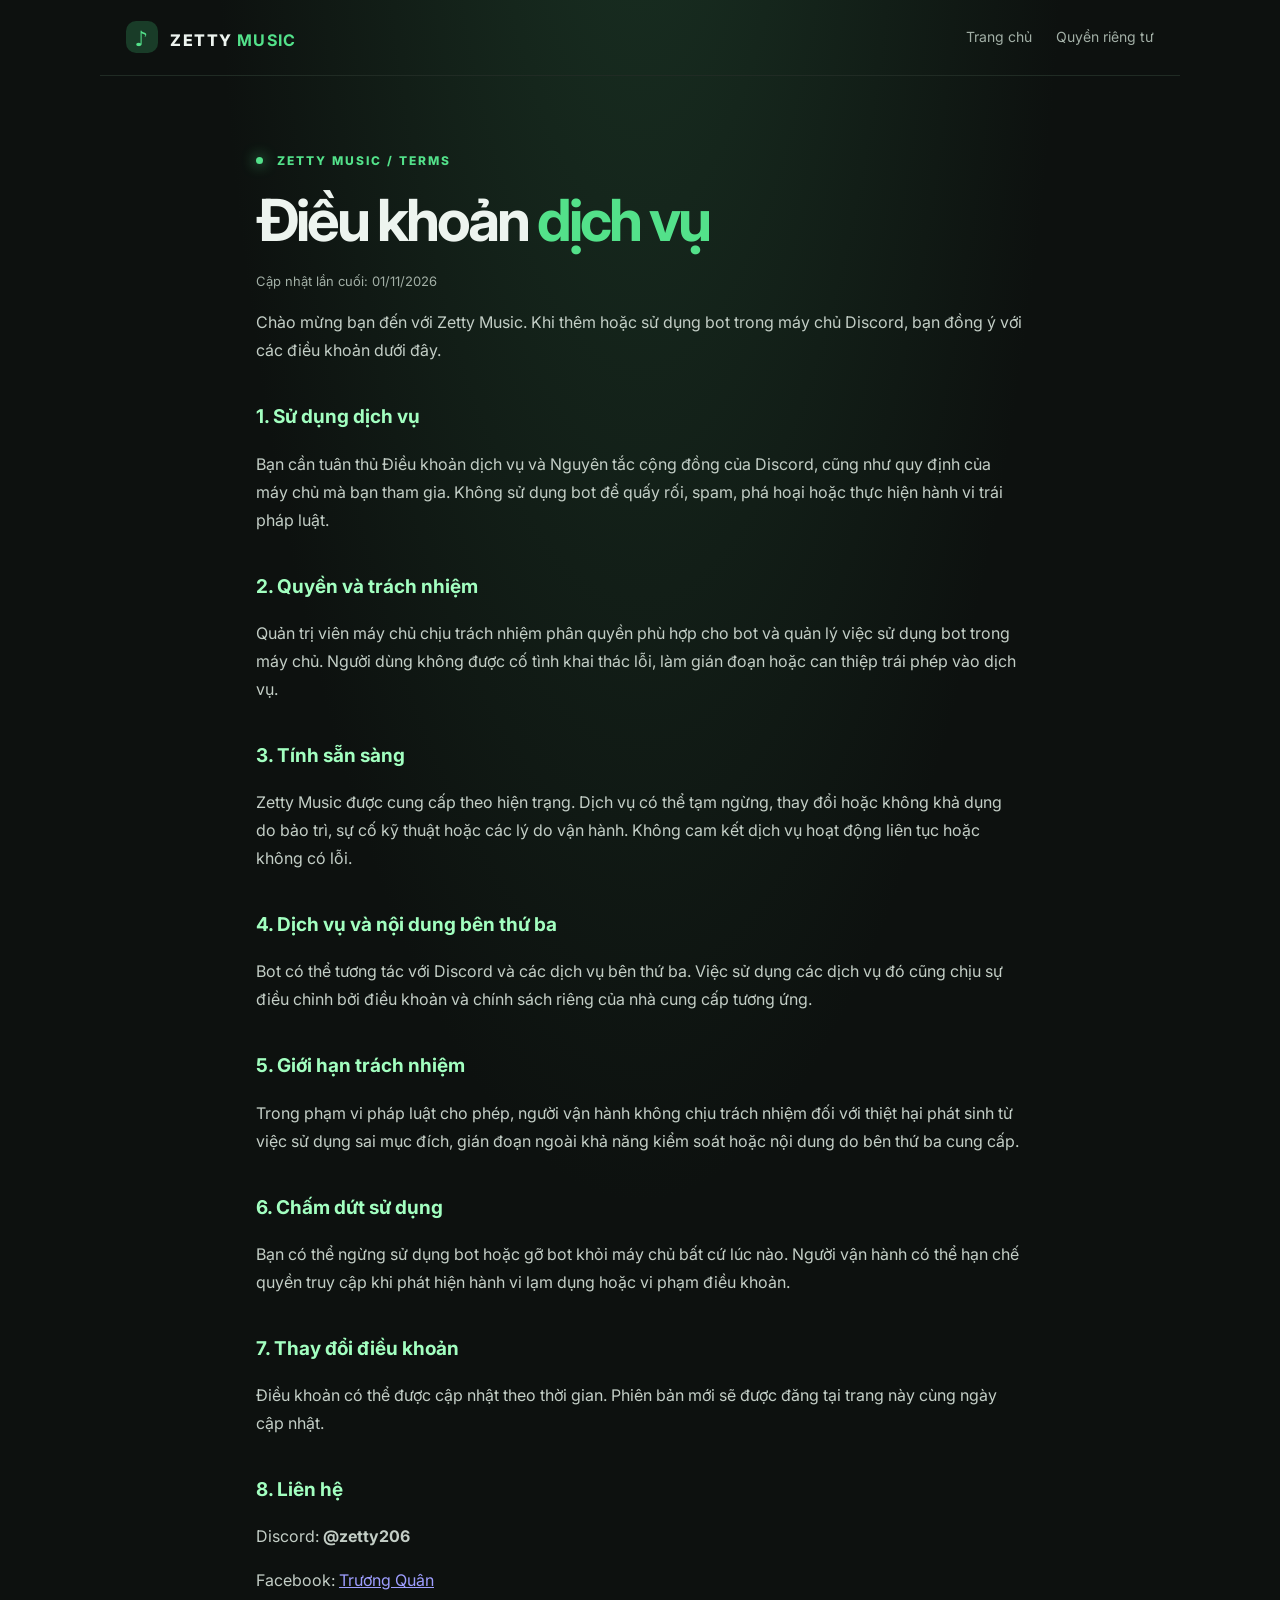
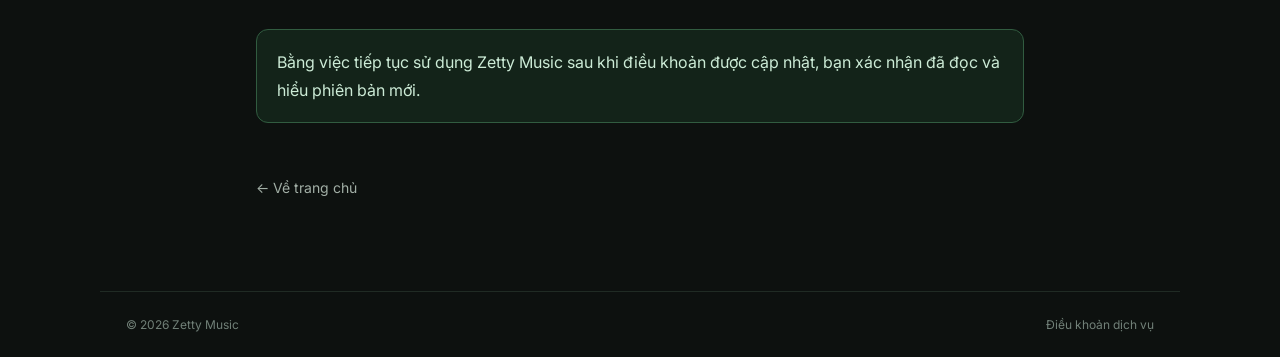
==== terms.html @ d6b9066d "Enhance contact section with Facebook link Updated contact information with a clickable Facebook lin" ====
<!doctype html>
<html lang="vi">
<head>
  <meta charset="utf-8"><meta name="viewport" content="width=device-width, initial-scale=1">
  <meta name="theme-color" content="#101512"><title>Điều khoản dịch vụ | Zetty Music</title><link rel="stylesheet" href="style.css">
</head>
<body>
  <header class="nav"><a class="brand" href="index.html"><span class="brand-mark">♪</span> ZETTY <b>MUSIC</b></a><nav><a href="index.html">Trang chủ</a><a href="privacy.html">Quyền riêng tư</a></nav></header>
  <main class="document">
    <div class="eyebrow"><span class="dot"></span> ZETTY MUSIC / TERMS</div>
    <h1>Điều khoản <span>dịch vụ</span></h1>
    <p class="muted">Cập nhật lần cuối: 01/11/2026</p>
    <p>Chào mừng bạn đến với Zetty Music. Khi thêm hoặc sử dụng bot trong máy chủ Discord, bạn đồng ý với các điều khoản dưới đây.</p>
    <h2>1. Sử dụng dịch vụ</h2><p>Bạn cần tuân thủ Điều khoản dịch vụ và Nguyên tắc cộng đồng của Discord, cũng như quy định của máy chủ mà bạn tham gia. Không sử dụng bot để quấy rối, spam, phá hoại hoặc thực hiện hành vi trái pháp luật.</p>
    <h2>2. Quyền và trách nhiệm</h2><p>Quản trị viên máy chủ chịu trách nhiệm phân quyền phù hợp cho bot và quản lý việc sử dụng bot trong máy chủ. Người dùng không được cố tình khai thác lỗi, làm gián đoạn hoặc can thiệp trái phép vào dịch vụ.</p>
    <h2>3. Tính sẵn sàng</h2><p>Zetty Music được cung cấp theo hiện trạng. Dịch vụ có thể tạm ngừng, thay đổi hoặc không khả dụng do bảo trì, sự cố kỹ thuật hoặc các lý do vận hành. Không cam kết dịch vụ hoạt động liên tục hoặc không có lỗi.</p>
    <h2>4. Dịch vụ và nội dung bên thứ ba</h2><p>Bot có thể tương tác với Discord và các dịch vụ bên thứ ba. Việc sử dụng các dịch vụ đó cũng chịu sự điều chỉnh bởi điều khoản và chính sách riêng của nhà cung cấp tương ứng.</p>
    <h2>5. Giới hạn trách nhiệm</h2><p>Trong phạm vi pháp luật cho phép, người vận hành không chịu trách nhiệm đối với thiệt hại phát sinh từ việc sử dụng sai mục đích, gián đoạn ngoài khả năng kiểm soát hoặc nội dung do bên thứ ba cung cấp.</p>
    <h2>6. Chấm dứt sử dụng</h2><p>Bạn có thể ngừng sử dụng bot hoặc gỡ bot khỏi máy chủ bất cứ lúc nào. Người vận hành có thể hạn chế quyền truy cập khi phát hiện hành vi lạm dụng hoặc vi phạm điều khoản.</p>
    <h2>7. Thay đổi điều khoản</h2><p>Điều khoản có thể được cập nhật theo thời gian. Phiên bản mới sẽ được đăng tại trang này cùng ngày cập nhật.</p>
    <h2>8. Liên hệ</h2>
    <p>Discord: <strong>@zetty206</strong></p>
    <p>Facebook: <a href="https://www.facebook.com/quann.131006" target="_blank" rel="noopener noreferrer">Trương Quân</a></p>
    <div class="callout">Bằng việc tiếp tục sử dụng Zetty Music sau khi điều khoản được cập nhật, bạn xác nhận đã đọc và hiểu phiên bản mới.</div>
    <a class="back" href="index.html">← Về trang chủ</a>
  </main>
  <footer><span>© 2026 Zetty Music</span><span>Điều khoản dịch vụ</span></footer>
</body></html>
---- style.css ----
@import url('https://fonts.googleapis.com/css2?family=Inter:wght@400;500;600;700;800&display=swap');
:root{color-scheme:dark;--bg:#0d110f;--panel:#151c18;--line:#27332c;--text:#edf4ef;--muted:#a2afa6;--green:#53e18a;--green2:#a2ffc0}
*{box-sizing:border-box}body{margin:0;background:radial-gradient(ellipse at 50% -20%,#1a3324 0,transparent 48%),var(--bg);color:var(--text);font-family:Inter,system-ui,sans-serif;line-height:1.75}.nav{height:76px;max-width:1080px;margin:auto;padding:0 26px;display:flex;align-items:center;justify-content:space-between;border-bottom:1px solid #202b24}.brand{text-decoration:none;color:var(--text);font-weight:800;letter-spacing:1.4px}.brand b{color:var(--green)}.brand-mark{display:inline-grid;place-items:center;width:32px;height:32px;margin-right:8px;border-radius:10px;background:#193c28;color:var(--green);font-size:21px}.nav nav{display:flex;gap:24px}.nav nav a,.back{color:var(--muted);text-decoration:none;font-size:14px}.nav nav a:hover,.back:hover{color:var(--green)}.hero{max-width:900px;margin:0 auto;padding:120px 26px 110px}.eyebrow{color:var(--green);font-size:12px;font-weight:800;letter-spacing:2px}.dot{display:inline-block;width:7px;height:7px;background:var(--green);border-radius:50%;margin:0 9px 1px 0;box-shadow:0 0 14px var(--green)}h1{font-size:clamp(42px,7vw,76px);line-height:1.08;letter-spacing:-3px;margin:24px 0}h1 span{color:var(--green)}.lead{font-size:18px;color:var(--muted);max-width:580px}.actions{display:flex;flex-wrap:wrap;gap:12px;margin-top:34px}.button{display:inline-block;padding:12px 19px;border-radius:10px;text-decoration:none;font-weight:700;font-size:14px}.primary{background:var(--green);color:#07140c}.secondary{border:1px solid var(--line);color:var(--text)}.note{margin-top:82px;padding:22px 24px;background:linear-gradient(120deg,#14251a,#111915);border:1px solid var(--line);border-radius:14px;max-width:590px}.note strong{color:var(--green2)}.note p{margin:5px 0 0;color:var(--muted);font-size:14px}.document{max-width:820px;margin:0 auto;padding:74px 26px 90px}.document h1{font-size:clamp(38px,6vw,58px);margin:18px 0}.document h2{font-size:19px;margin:36px 0 8px;color:var(--green2)}.document p{color:#c3cec6}.muted{color:var(--muted)!important;font-size:13px}.callout{margin:35px 0;padding:18px 20px;border:1px solid #315c40;background:#132319;border-radius:12px;color:#ccebd6}.warning{border-color:#66532a;background:#241e11;color:#f0dfb7}.back{display:inline-block;margin-top:18px}footer{max-width:1080px;margin:auto;padding:22px 26px;border-top:1px solid #202b24;display:flex;justify-content:space-between;color:#718078;font-size:12px}@media(max-width:600px){.nav{height:auto;padding:18px 20px;gap:12px;align-items:flex-start;flex-direction:column}.nav nav{gap:18px}.hero{padding-top:85px}.document{padding-top:55px}footer{gap:8px;flex-direction:column}}
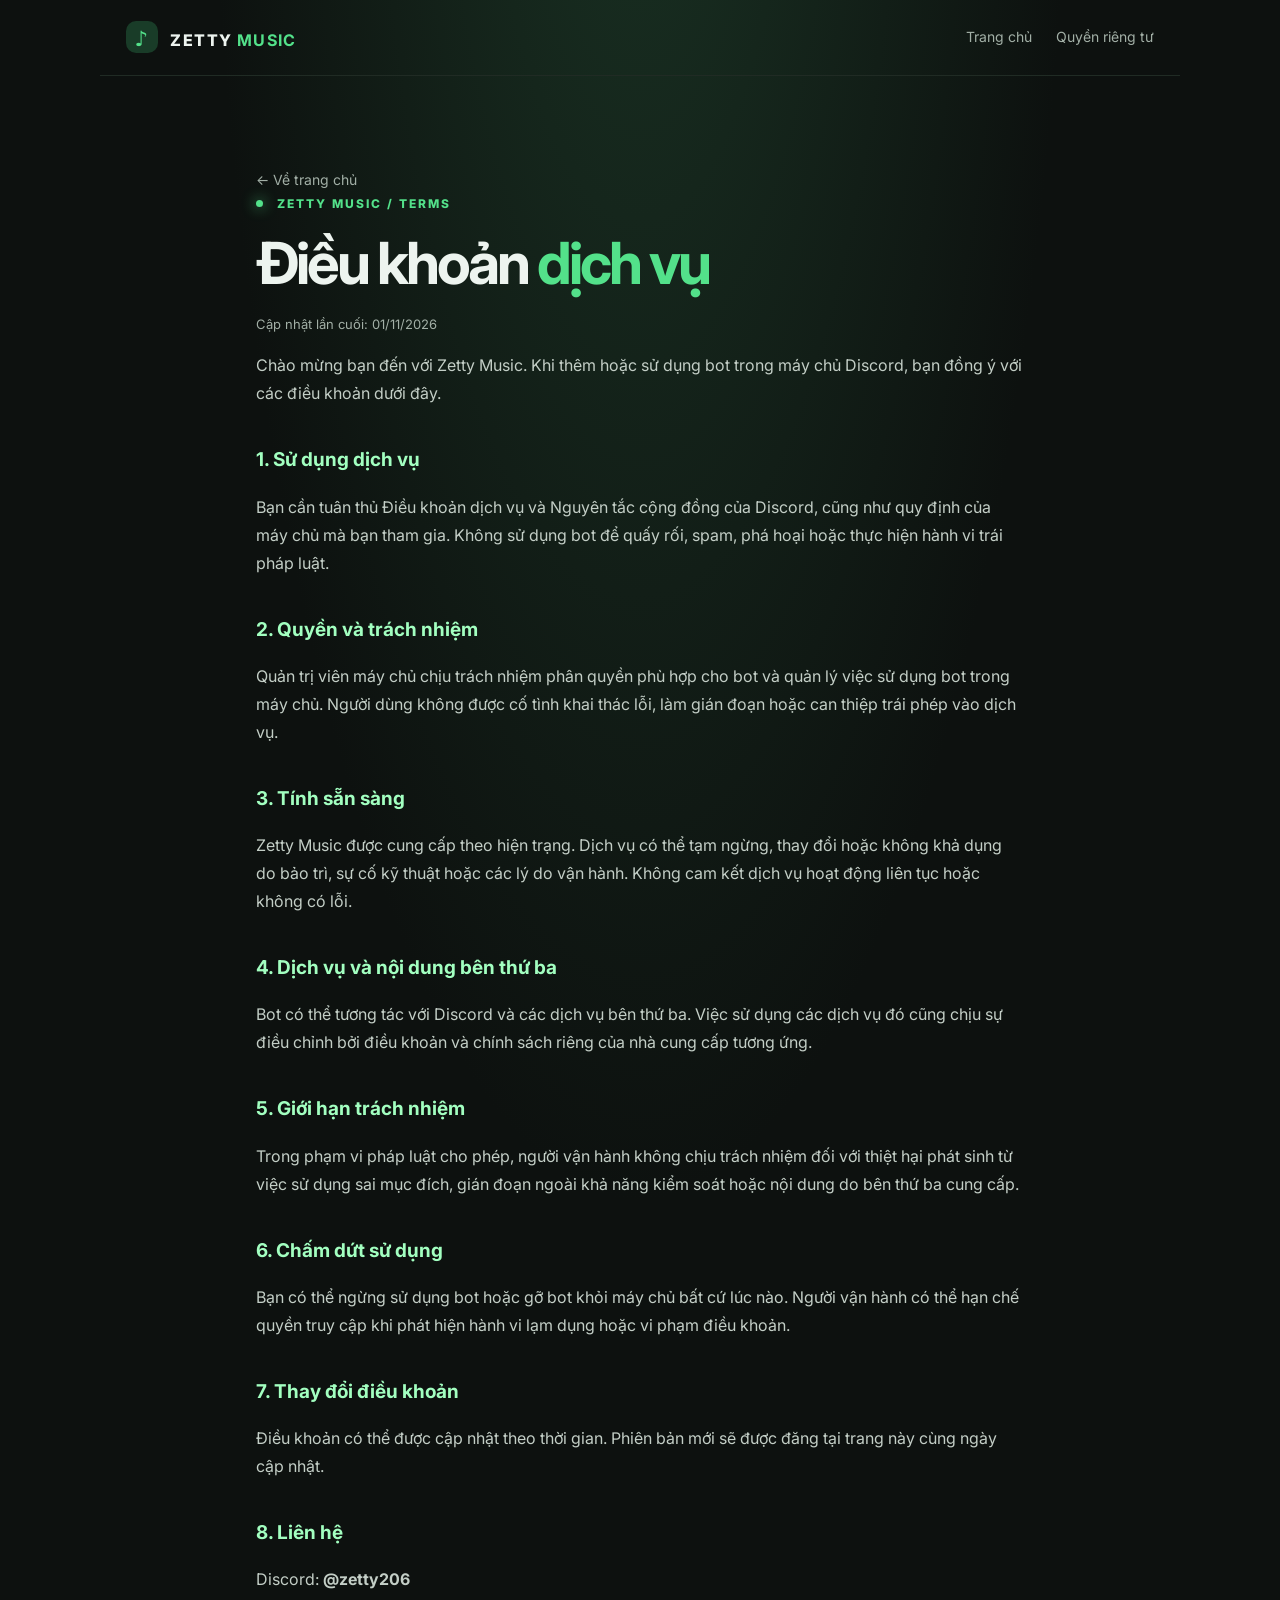
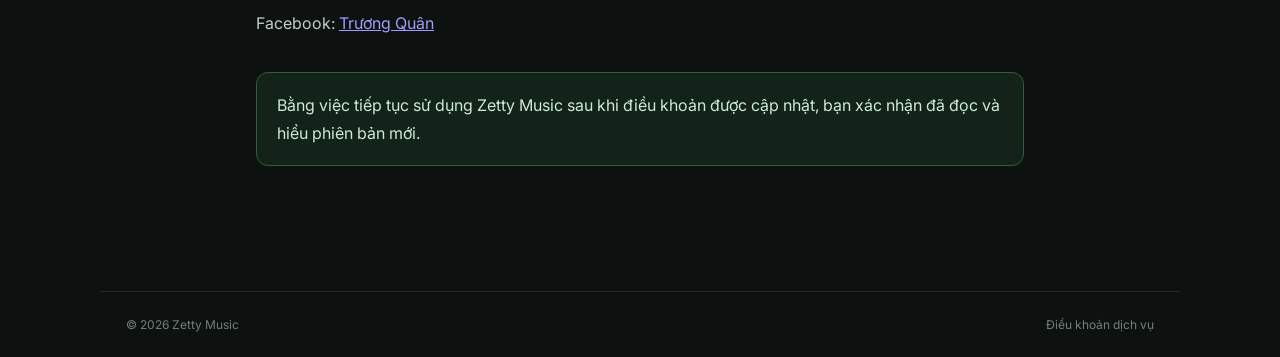
==== commit d207a3cf: "Add back link to homepage in terms.html" ====
--- a/terms.html
+++ b/terms.html
@@ -7,6 +7,7 @@
 <body>
   <header class="nav"><a class="brand" href="index.html"><span class="brand-mark">♪</span> ZETTY <b>MUSIC</b></a><nav><a href="index.html">Trang chủ</a><a href="privacy.html">Quyền riêng tư</a></nav></header>
   <main class="document">
+    <a class="back" href="index.html">← Về trang chủ</a>
     <div class="eyebrow"><span class="dot"></span> ZETTY MUSIC / TERMS</div>
     <h1>Điều khoản <span>dịch vụ</span></h1>
     <p class="muted">Cập nhật lần cuối: 01/11/2026</p>
@@ -22,7 +23,6 @@
     <p>Discord: <strong>@zetty206</strong></p>
     <p>Facebook: <a href="https://www.facebook.com/quann.131006" target="_blank" rel="noopener noreferrer">Trương Quân</a></p>
     <div class="callout">Bằng việc tiếp tục sử dụng Zetty Music sau khi điều khoản được cập nhật, bạn xác nhận đã đọc và hiểu phiên bản mới.</div>
-    <a class="back" href="index.html">← Về trang chủ</a>
   </main>
   <footer><span>© 2026 Zetty Music</span><span>Điều khoản dịch vụ</span></footer>
 </body></html>
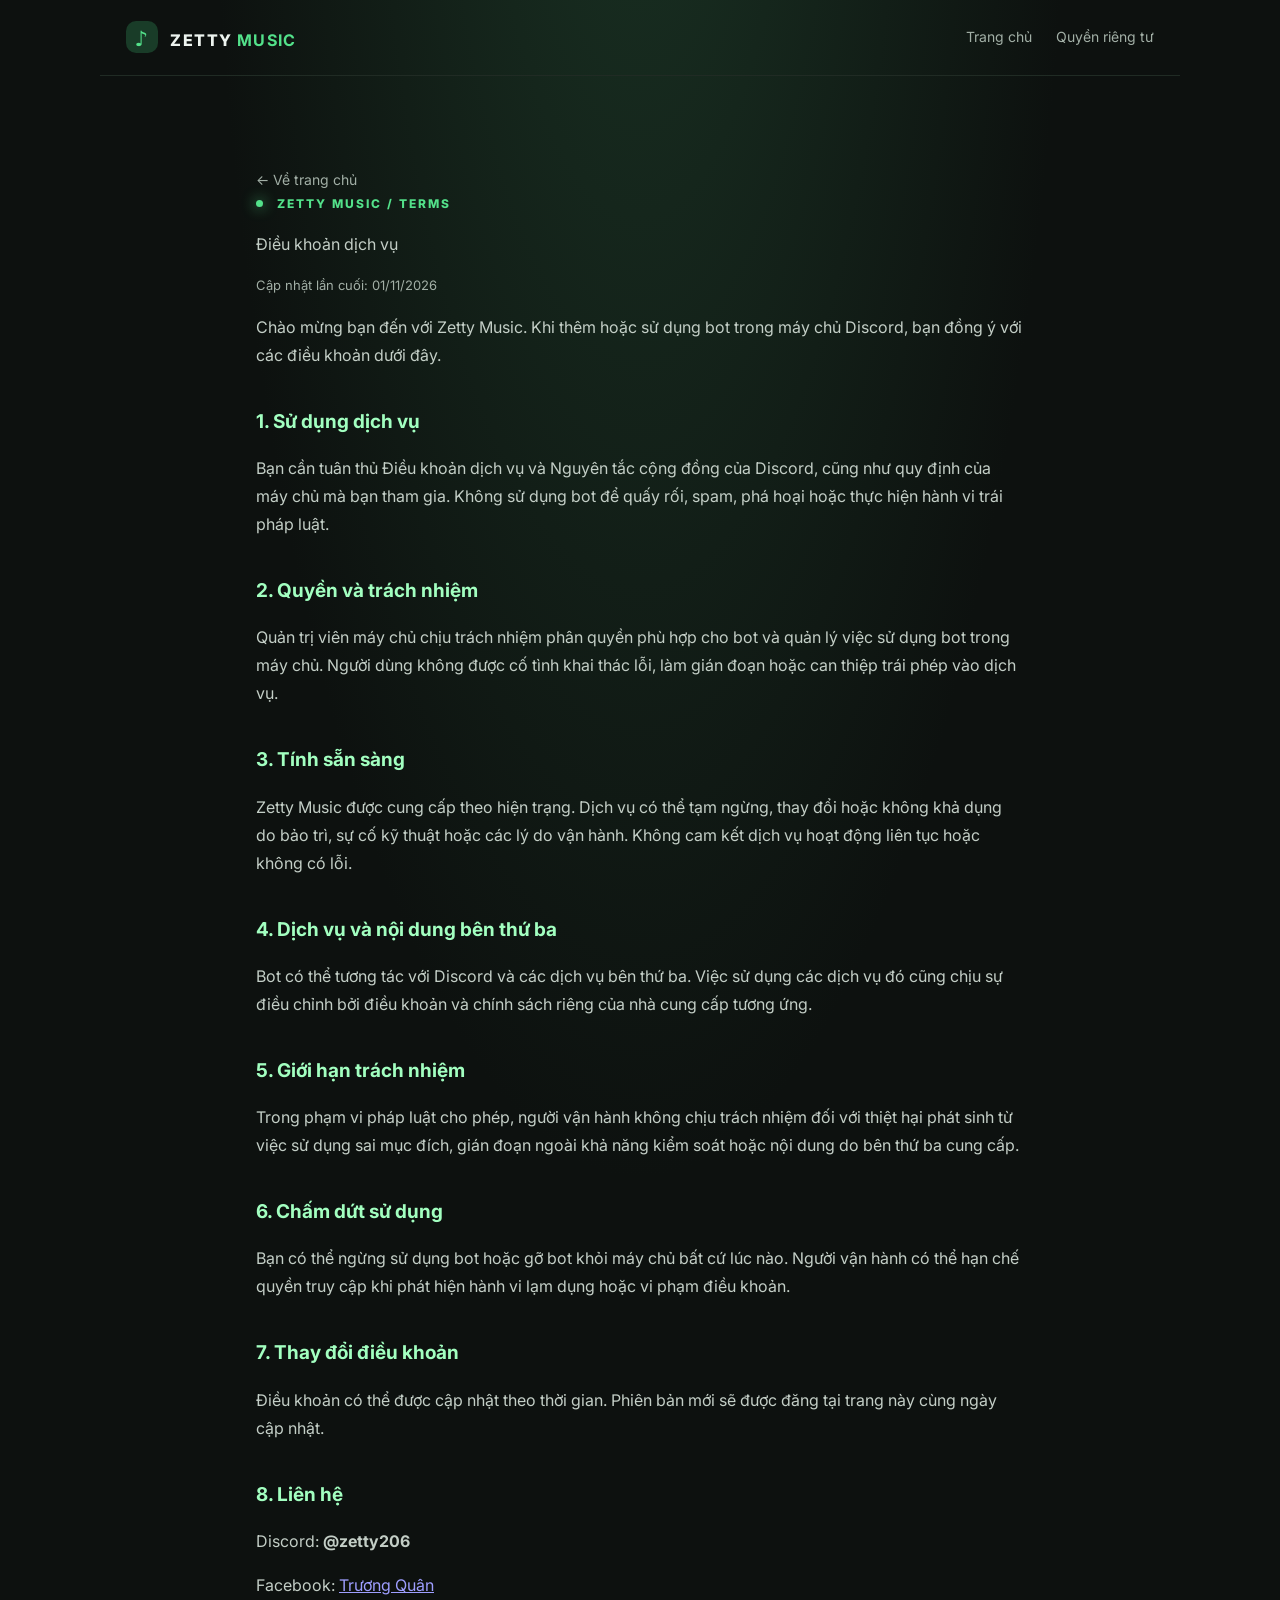
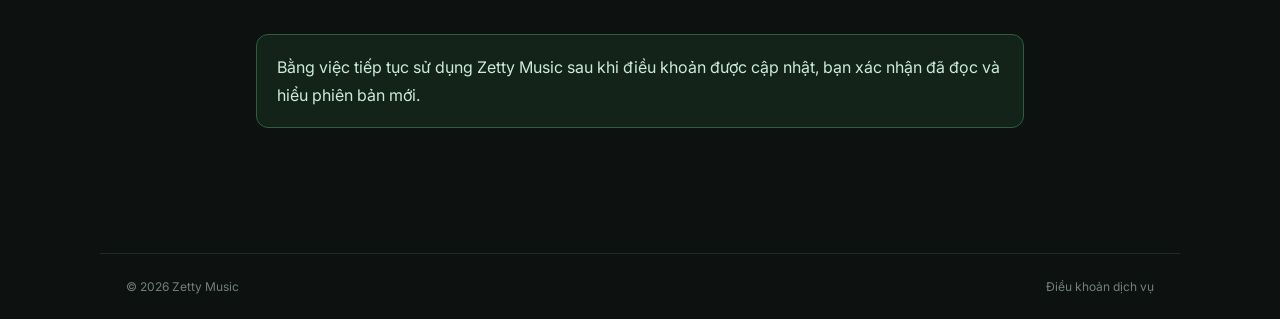
==== commit 2508e841: "Change heading to paragraph in terms.html" ====
--- a/terms.html
+++ b/terms.html
@@ -9,7 +9,7 @@
   <main class="document">
     <a class="back" href="index.html">← Về trang chủ</a>
     <div class="eyebrow"><span class="dot"></span> ZETTY MUSIC / TERMS</div>
-    <h1>Điều khoản <span>dịch vụ</span></h1>
+    <p>Điều khoản <span>dịch vụ</span></p>
     <p class="muted">Cập nhật lần cuối: 01/11/2026</p>
     <p>Chào mừng bạn đến với Zetty Music. Khi thêm hoặc sử dụng bot trong máy chủ Discord, bạn đồng ý với các điều khoản dưới đây.</p>
     <h2>1. Sử dụng dịch vụ</h2><p>Bạn cần tuân thủ Điều khoản dịch vụ và Nguyên tắc cộng đồng của Discord, cũng như quy định của máy chủ mà bạn tham gia. Không sử dụng bot để quấy rối, spam, phá hoại hoặc thực hiện hành vi trái pháp luật.</p>
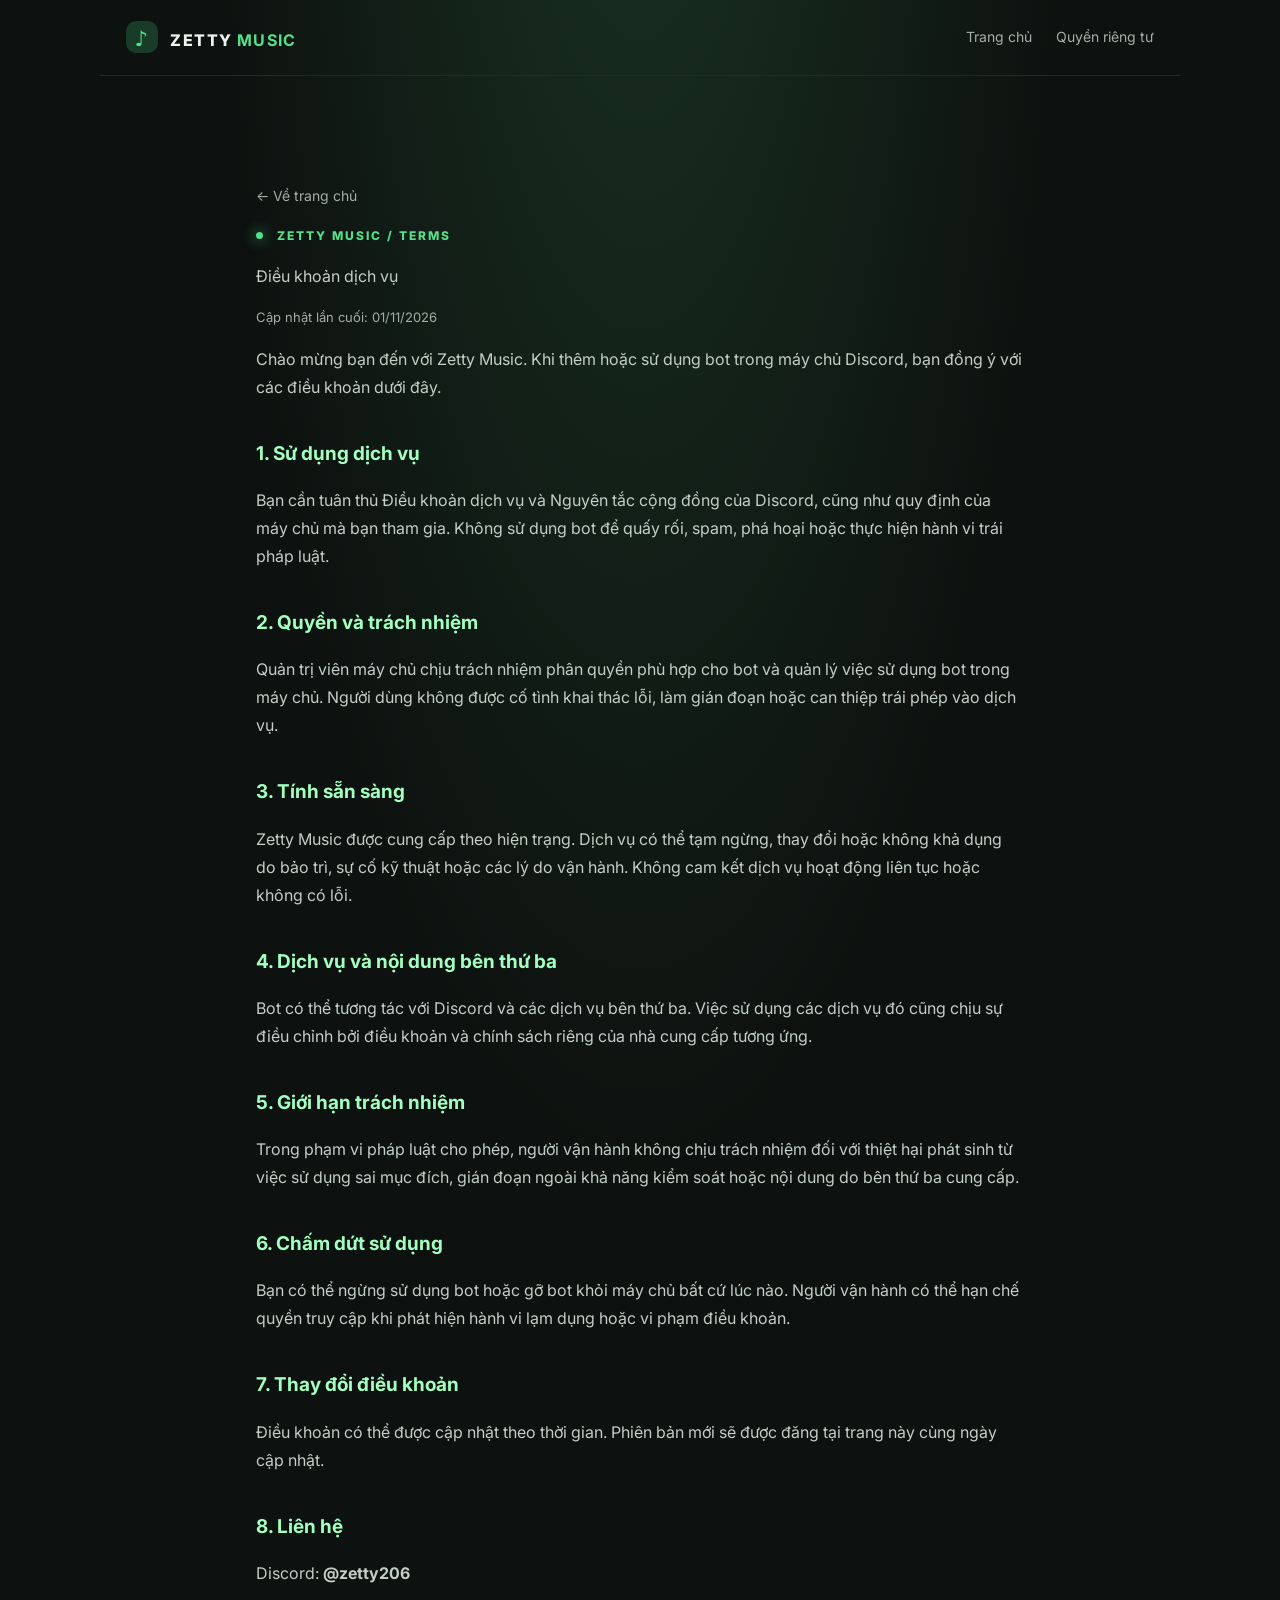
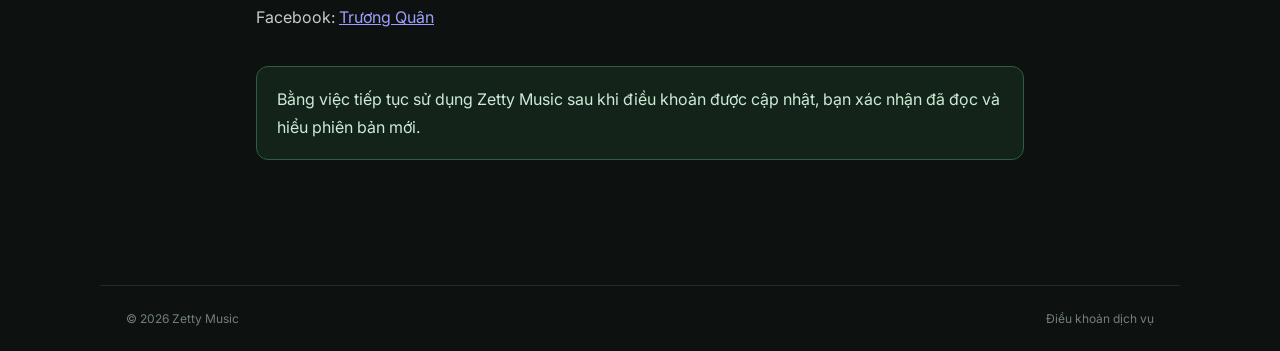
==== commit b4565af8: "Wrap back link in paragraph tag" ====
--- a/terms.html
+++ b/terms.html
@@ -7,7 +7,7 @@
 <body>
   <header class="nav"><a class="brand" href="index.html"><span class="brand-mark">♪</span> ZETTY <b>MUSIC</b></a><nav><a href="index.html">Trang chủ</a><a href="privacy.html">Quyền riêng tư</a></nav></header>
   <main class="document">
-    <a class="back" href="index.html">← Về trang chủ</a>
+    <p><a class="back" href="index.html">← Về trang chủ</a></p>
     <div class="eyebrow"><span class="dot"></span> ZETTY MUSIC / TERMS</div>
     <p>Điều khoản <span>dịch vụ</span></p>
     <p class="muted">Cập nhật lần cuối: 01/11/2026</p>
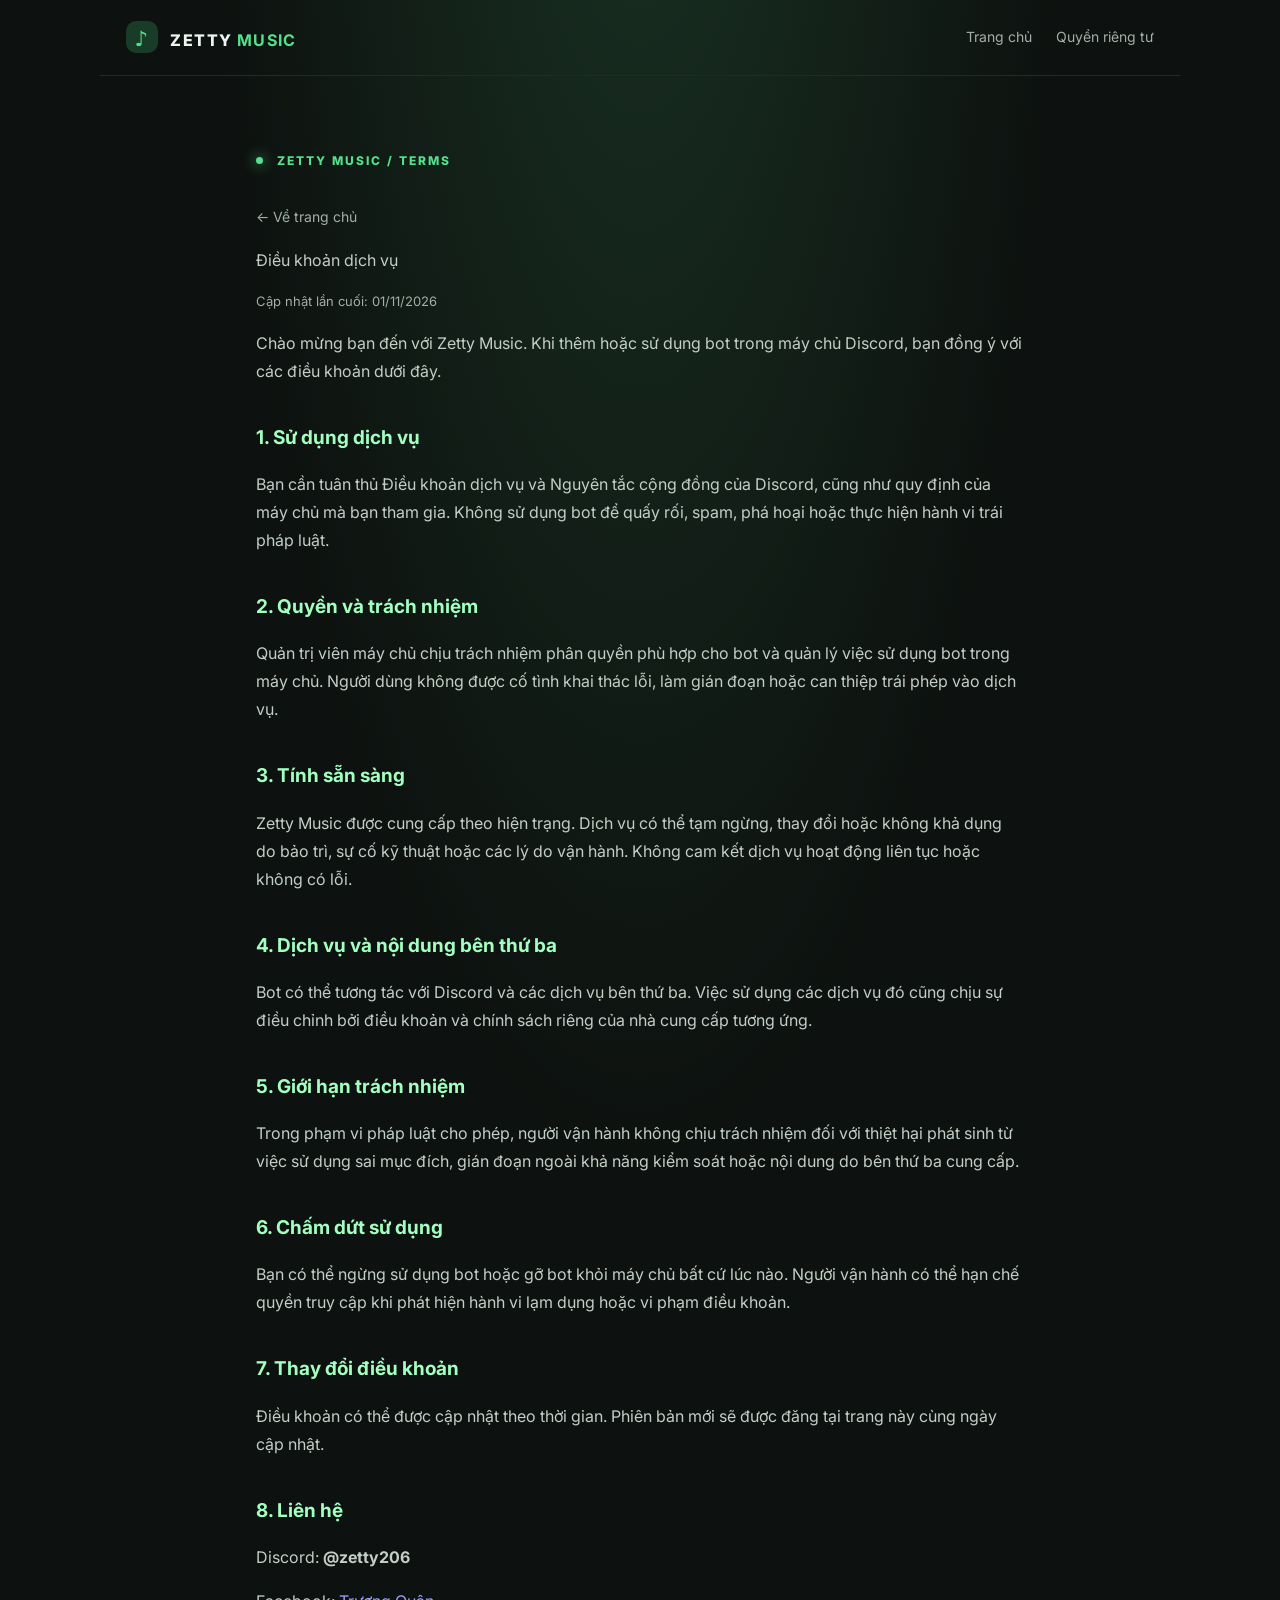
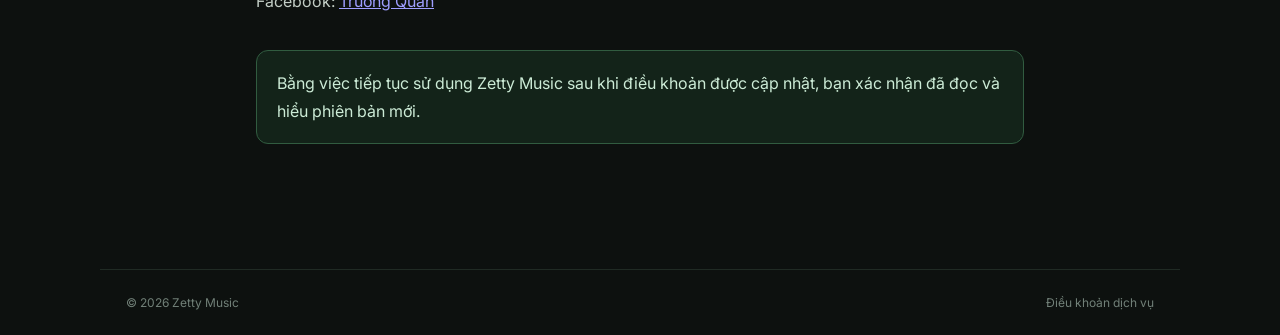
==== commit 9382ce90: "Add back navigation link to terms.html" ====
--- a/terms.html
+++ b/terms.html
@@ -7,8 +7,8 @@
 <body>
   <header class="nav"><a class="brand" href="index.html"><span class="brand-mark">♪</span> ZETTY <b>MUSIC</b></a><nav><a href="index.html">Trang chủ</a><a href="privacy.html">Quyền riêng tư</a></nav></header>
   <main class="document">
+    <div class="eyebrow"><span class="dot"></span> ZETTY MUSIC / TERMS</div>
     <p><a class="back" href="index.html">← Về trang chủ</a></p>
-    <div class="eyebrow"><span class="dot"></span> ZETTY MUSIC / TERMS</div>
     <p>Điều khoản <span>dịch vụ</span></p>
     <p class="muted">Cập nhật lần cuối: 01/11/2026</p>
     <p>Chào mừng bạn đến với Zetty Music. Khi thêm hoặc sử dụng bot trong máy chủ Discord, bạn đồng ý với các điều khoản dưới đây.</p>
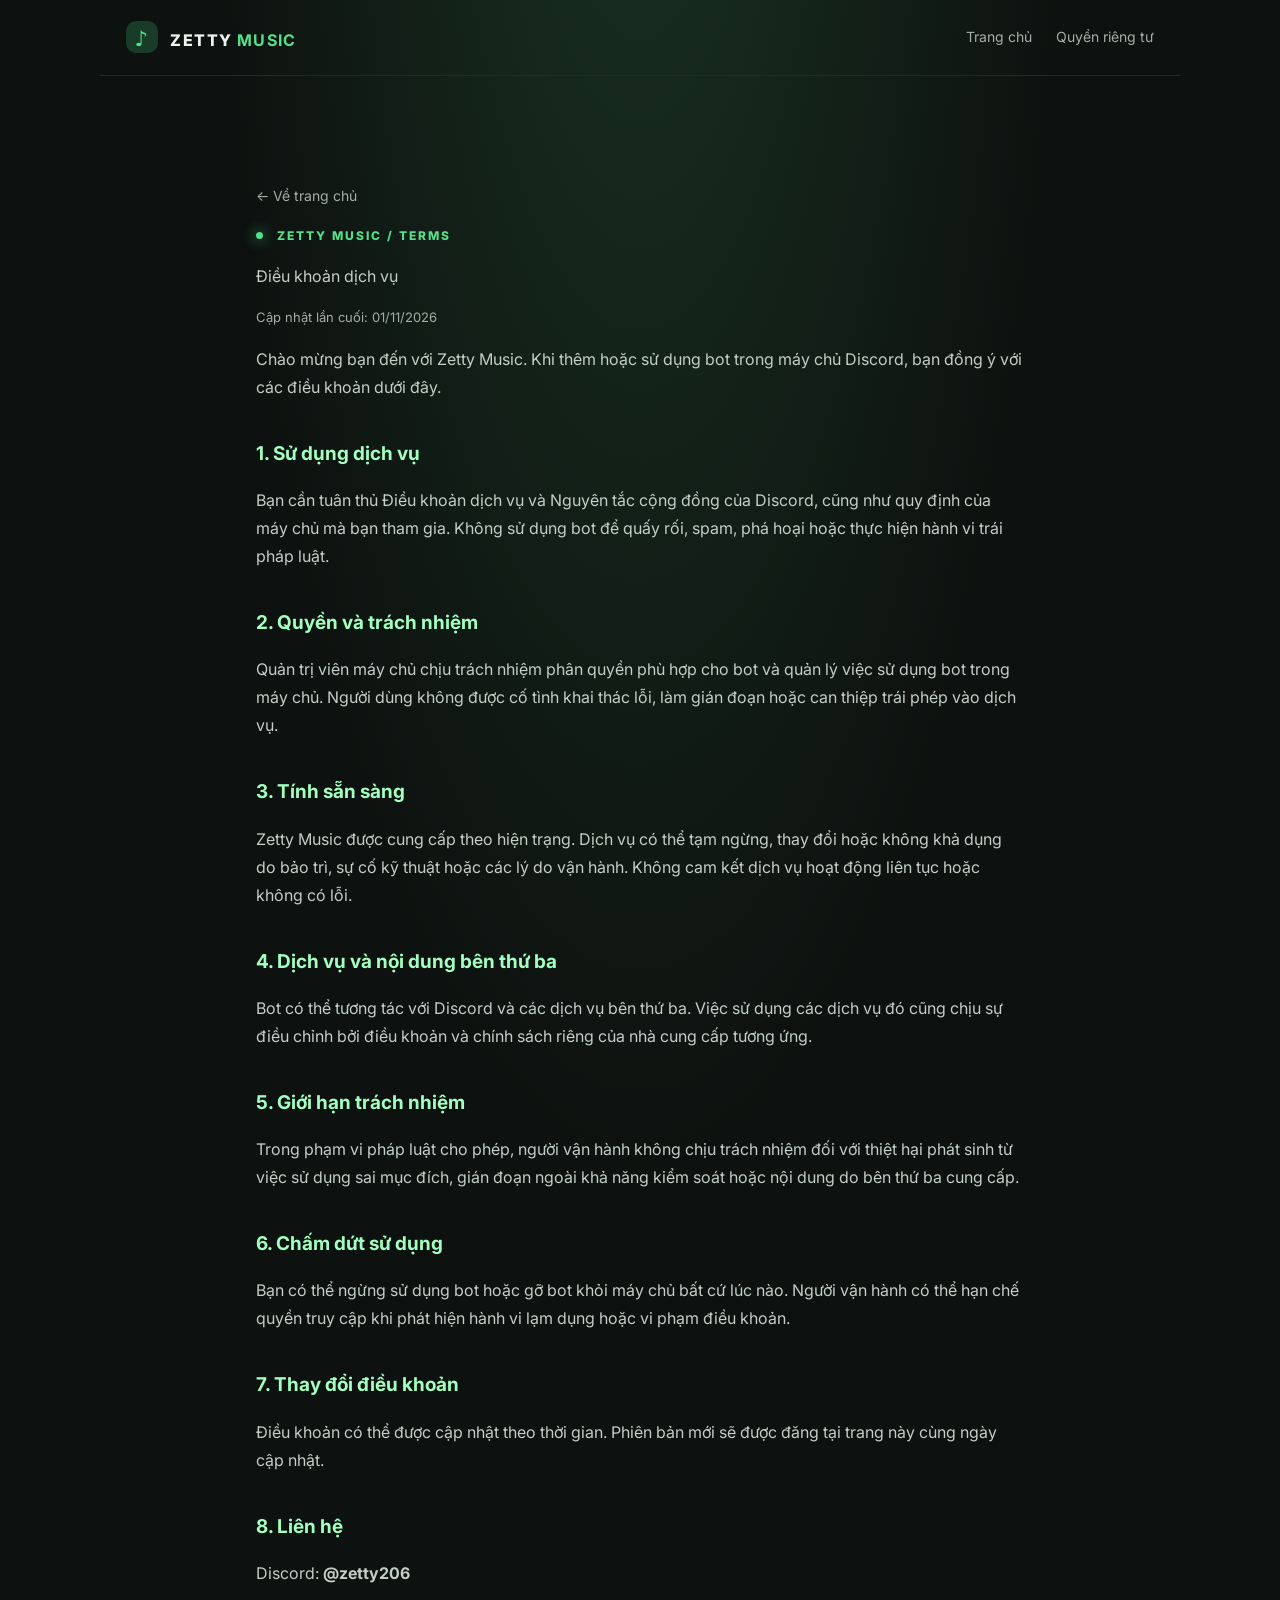
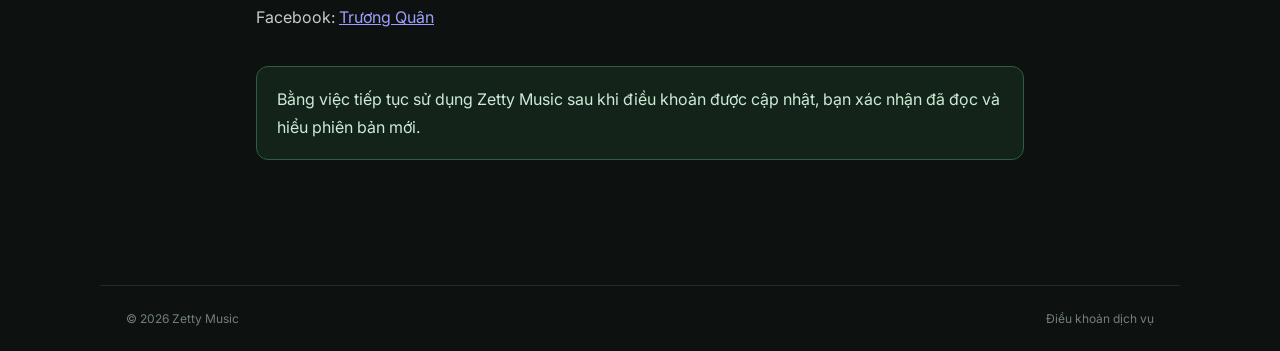
==== commit 0b561520: "Add eyebrow div to terms.html" ====
--- a/terms.html
+++ b/terms.html
@@ -7,8 +7,8 @@
 <body>
   <header class="nav"><a class="brand" href="index.html"><span class="brand-mark">♪</span> ZETTY <b>MUSIC</b></a><nav><a href="index.html">Trang chủ</a><a href="privacy.html">Quyền riêng tư</a></nav></header>
   <main class="document">
+    <p><a class="back" href="index.html">← Về trang chủ</a></p>
     <div class="eyebrow"><span class="dot"></span> ZETTY MUSIC / TERMS</div>
-    <p><a class="back" href="index.html">← Về trang chủ</a></p>
     <p>Điều khoản <span>dịch vụ</span></p>
     <p class="muted">Cập nhật lần cuối: 01/11/2026</p>
     <p>Chào mừng bạn đến với Zetty Music. Khi thêm hoặc sử dụng bot trong máy chủ Discord, bạn đồng ý với các điều khoản dưới đây.</p>
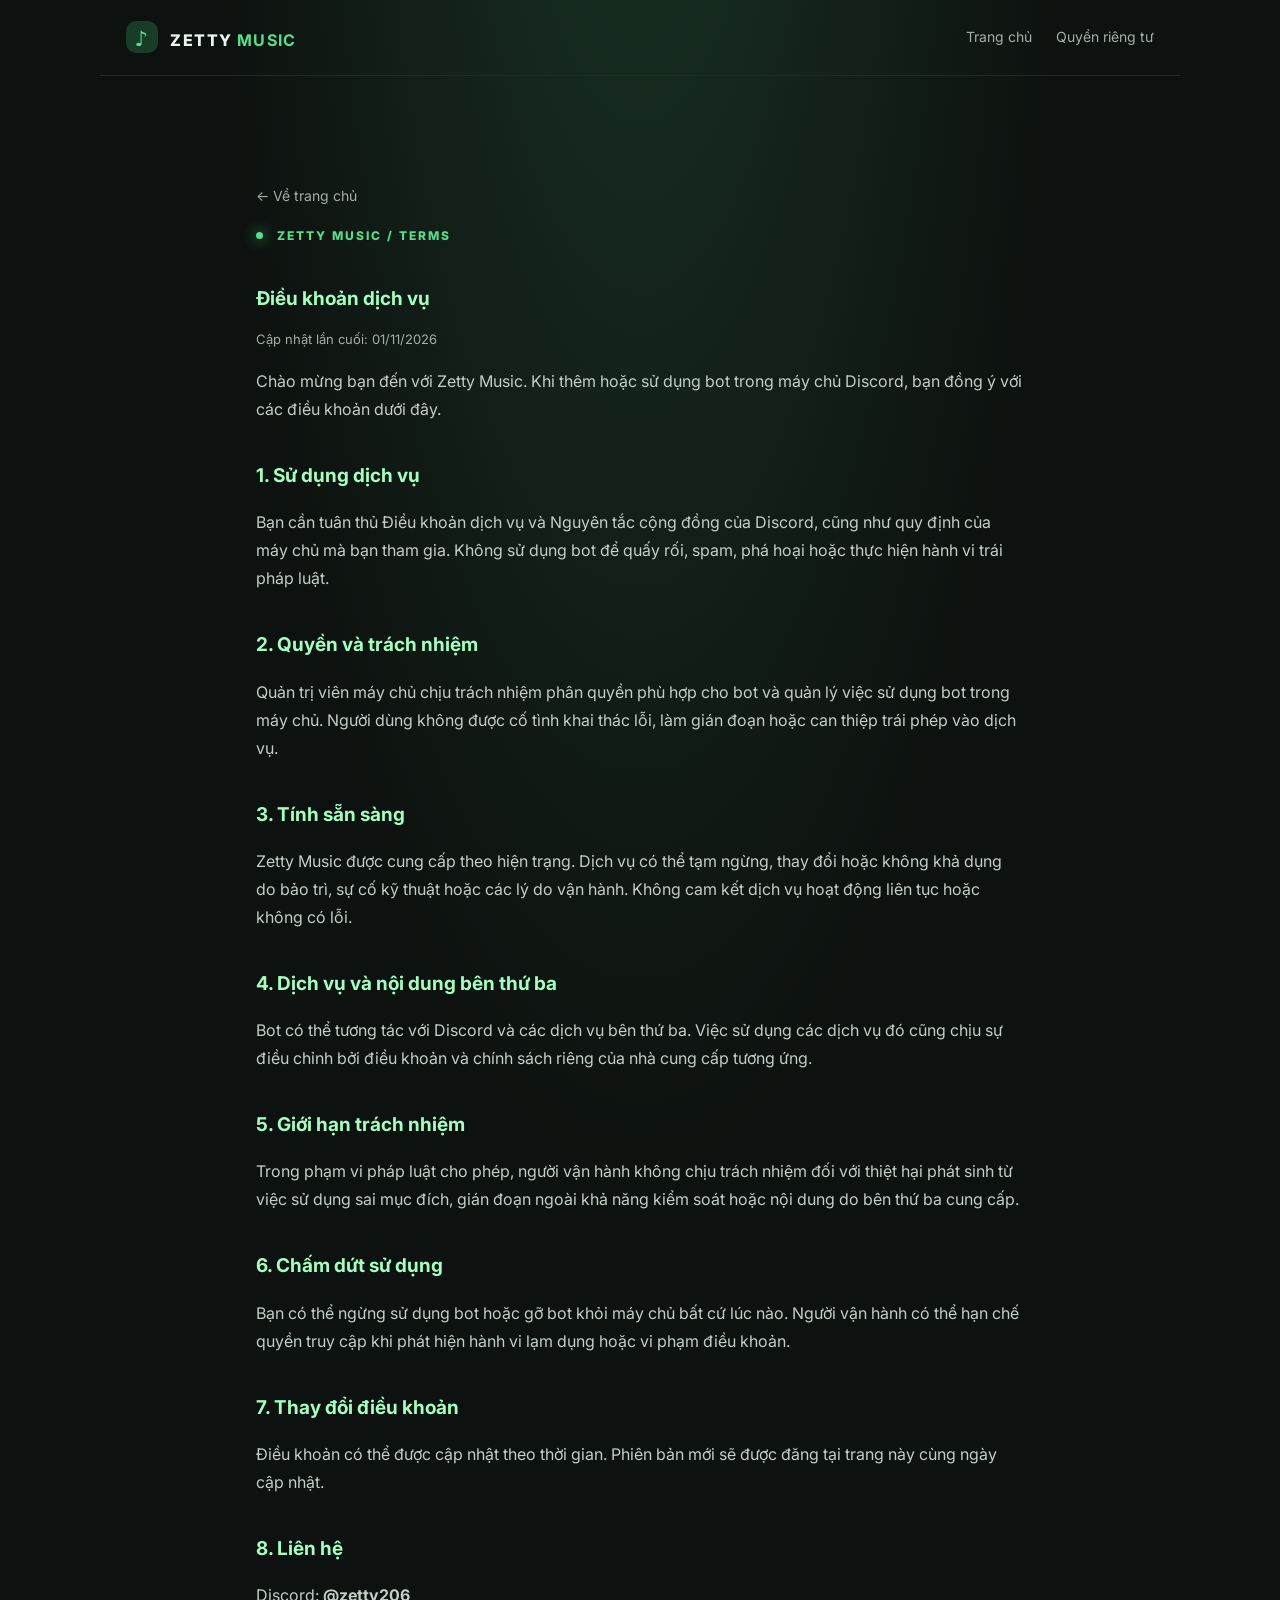
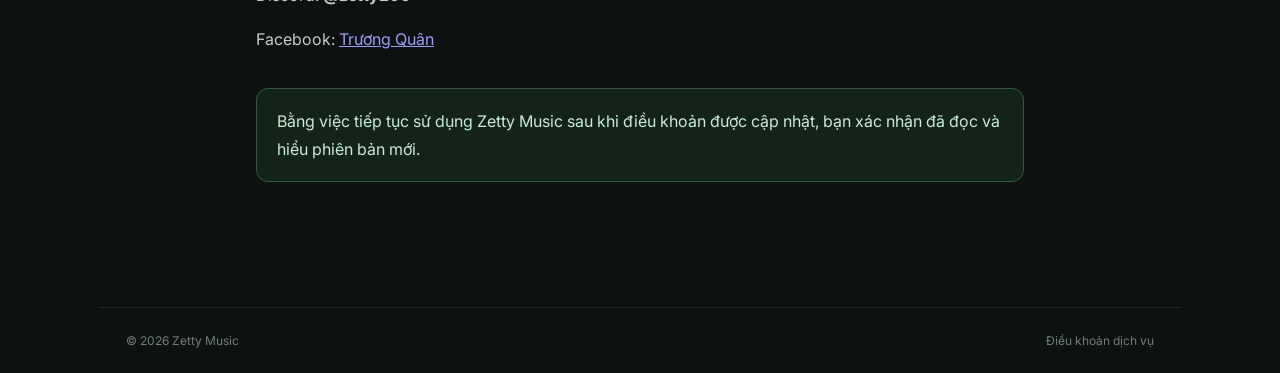
==== commit 6178ec29: "Change service terms header from paragraph to h2" ====
--- a/terms.html
+++ b/terms.html
@@ -9,7 +9,7 @@
   <main class="document">
     <p><a class="back" href="index.html">← Về trang chủ</a></p>
     <div class="eyebrow"><span class="dot"></span> ZETTY MUSIC / TERMS</div>
-    <p>Điều khoản <span>dịch vụ</span></p>
+    <h2>Điều khoản <span>dịch vụ</span></h2>
     <p class="muted">Cập nhật lần cuối: 01/11/2026</p>
     <p>Chào mừng bạn đến với Zetty Music. Khi thêm hoặc sử dụng bot trong máy chủ Discord, bạn đồng ý với các điều khoản dưới đây.</p>
     <h2>1. Sử dụng dịch vụ</h2><p>Bạn cần tuân thủ Điều khoản dịch vụ và Nguyên tắc cộng đồng của Discord, cũng như quy định của máy chủ mà bạn tham gia. Không sử dụng bot để quấy rối, spam, phá hoại hoặc thực hiện hành vi trái pháp luật.</p>
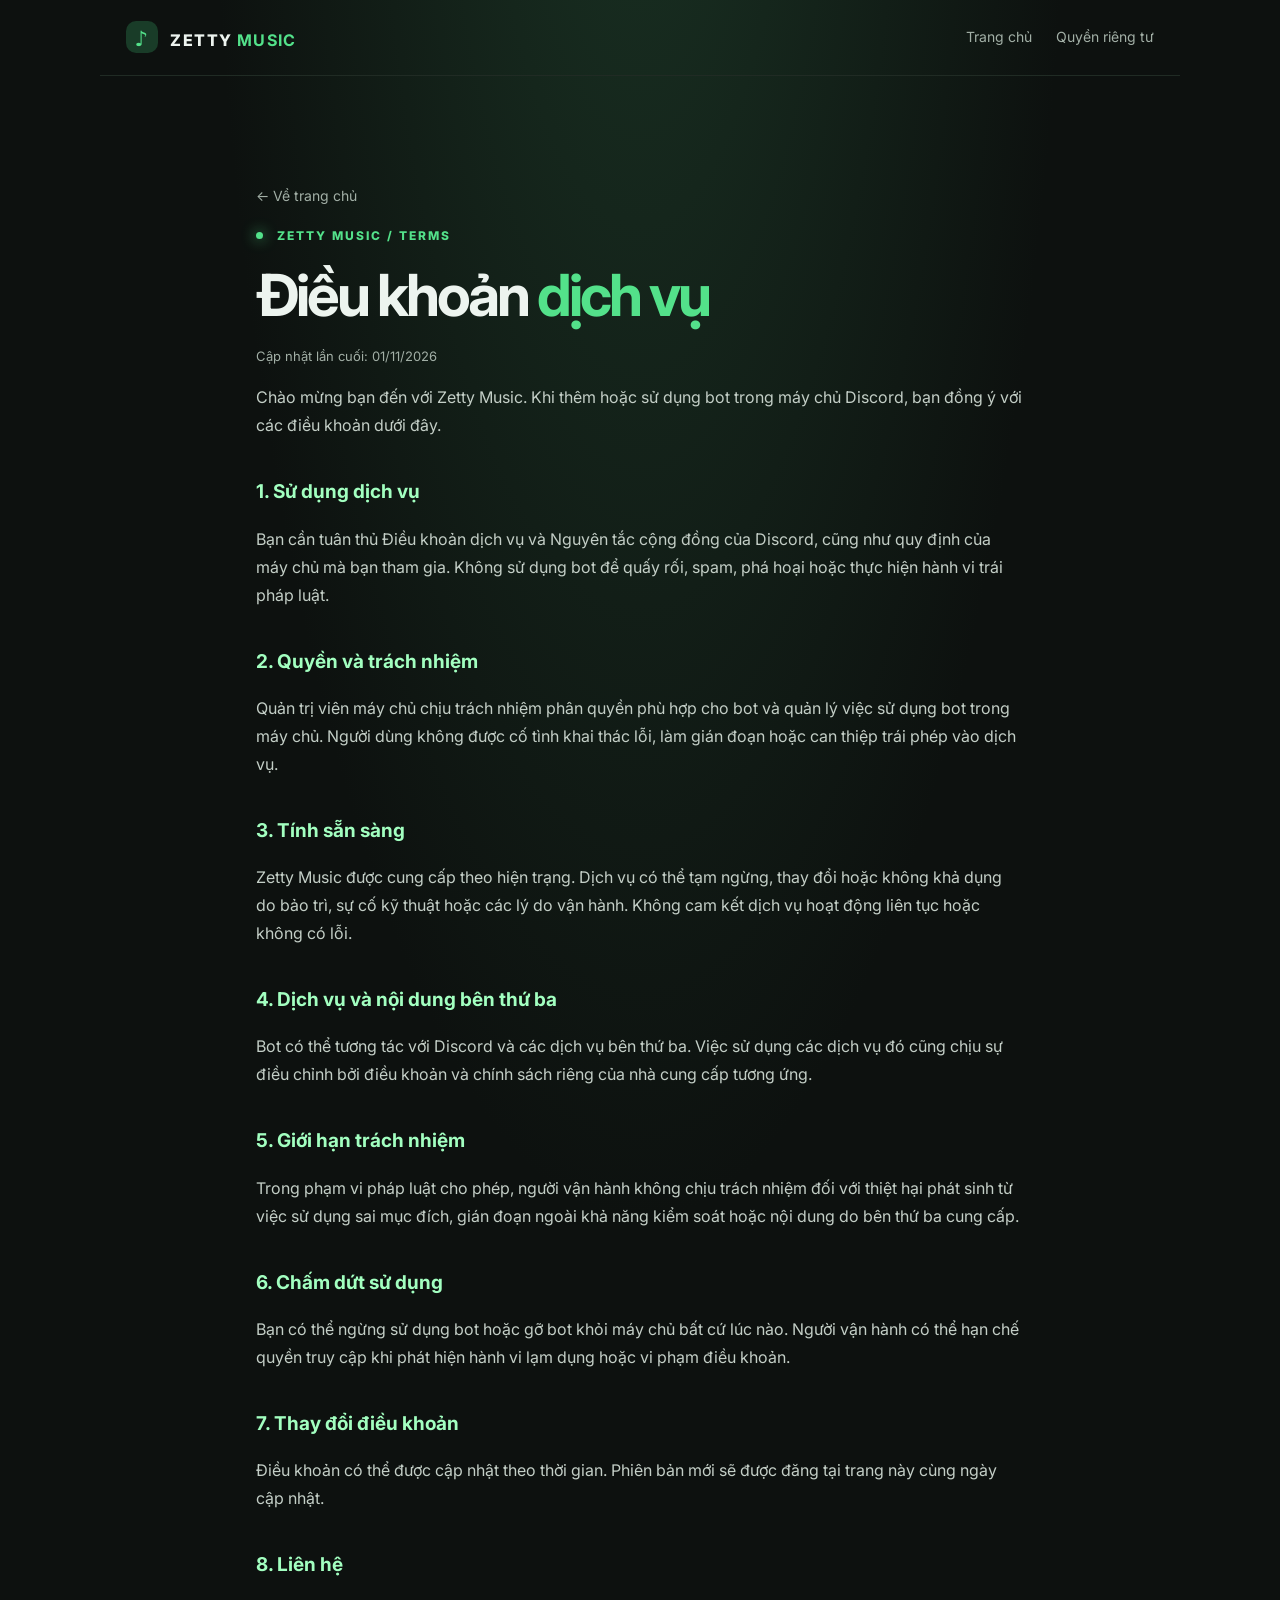
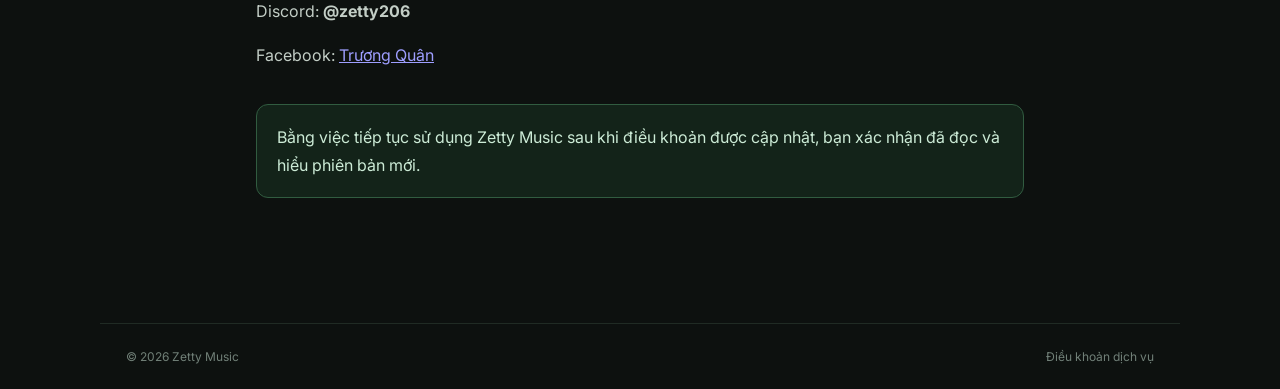
==== commit 9c955f1c: "Change heading from h2 to h1 in terms.html" ====
--- a/terms.html
+++ b/terms.html
@@ -9,7 +9,7 @@
   <main class="document">
     <p><a class="back" href="index.html">← Về trang chủ</a></p>
     <div class="eyebrow"><span class="dot"></span> ZETTY MUSIC / TERMS</div>
-    <h2>Điều khoản <span>dịch vụ</span></h2>
+    <h1>Điều khoản <span>dịch vụ</span></h1>
     <p class="muted">Cập nhật lần cuối: 01/11/2026</p>
     <p>Chào mừng bạn đến với Zetty Music. Khi thêm hoặc sử dụng bot trong máy chủ Discord, bạn đồng ý với các điều khoản dưới đây.</p>
     <h2>1. Sử dụng dịch vụ</h2><p>Bạn cần tuân thủ Điều khoản dịch vụ và Nguyên tắc cộng đồng của Discord, cũng như quy định của máy chủ mà bạn tham gia. Không sử dụng bot để quấy rối, spam, phá hoại hoặc thực hiện hành vi trái pháp luật.</p>
